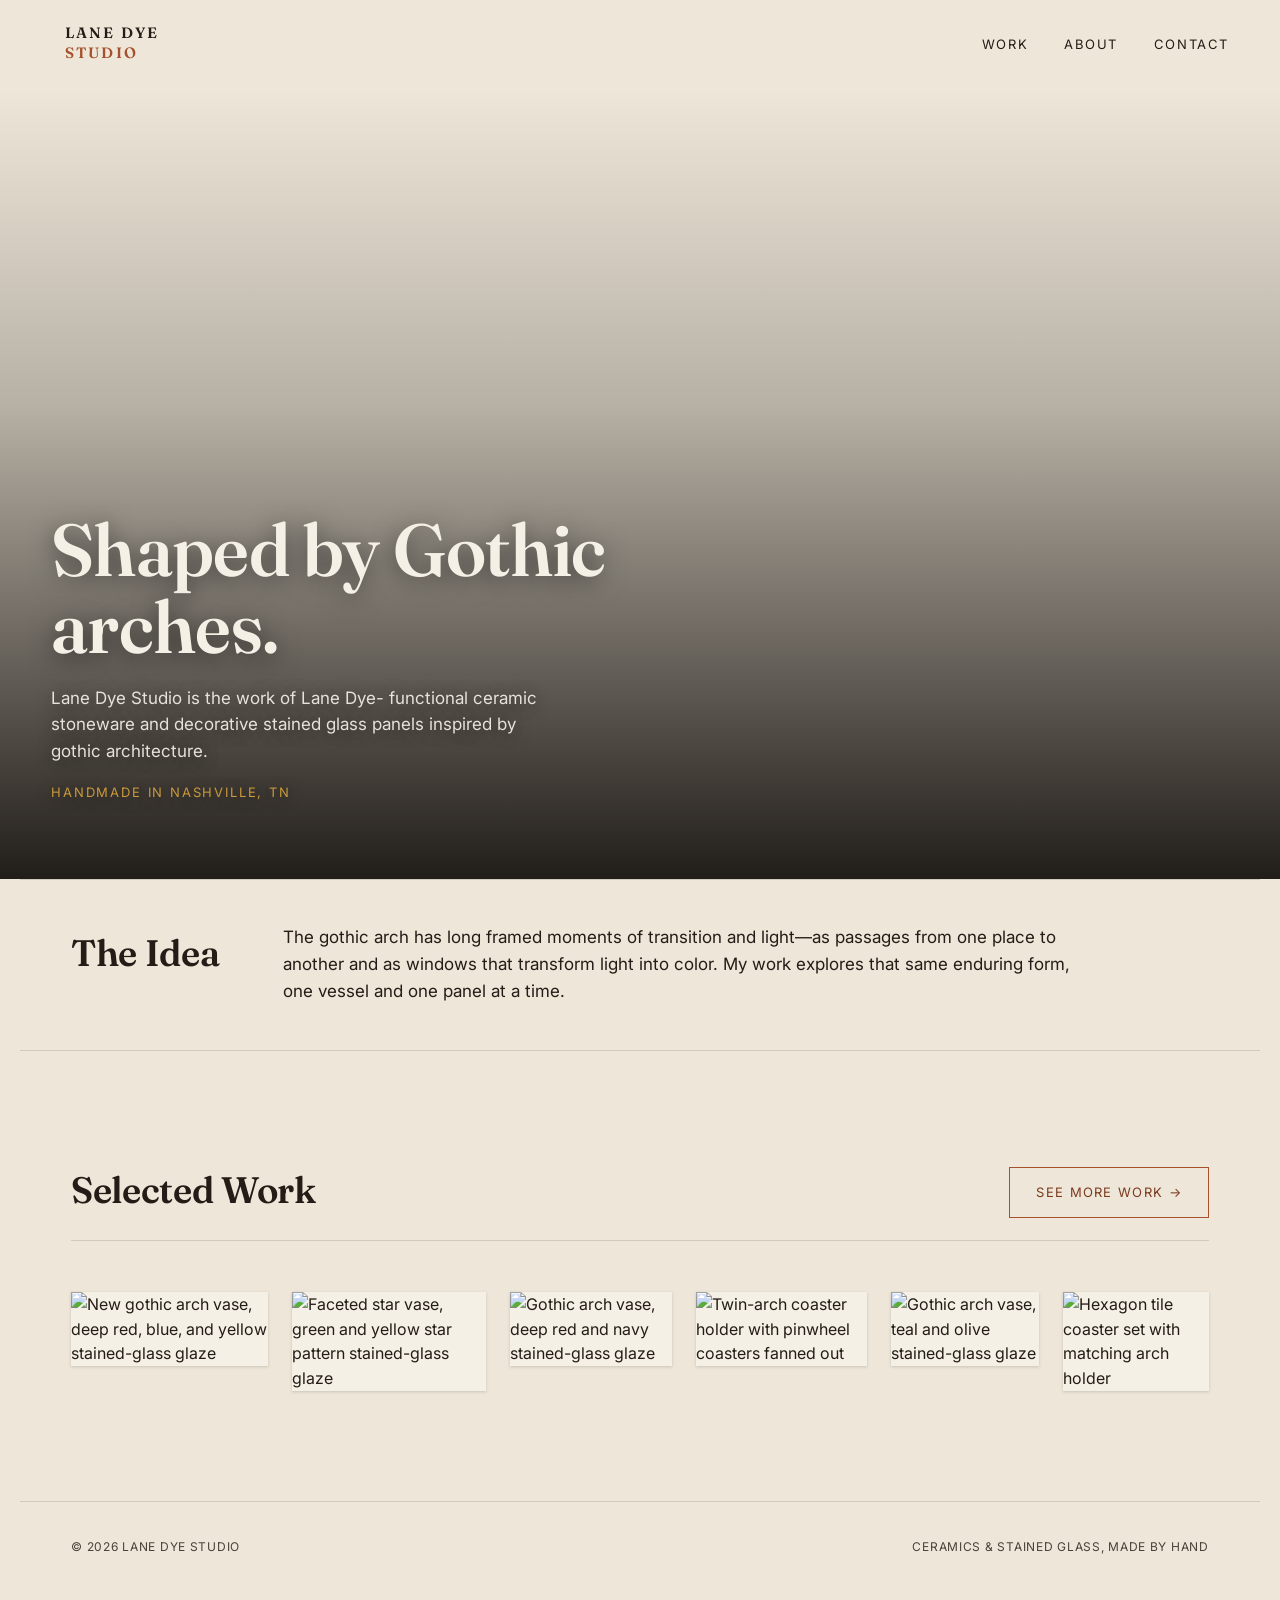
==== index.html @ 567c555c "Add files via upload" ====
<!DOCTYPE html>
<html lang="en">
<head>
<meta charset="UTF-8">
<meta name="viewport" content="width=device-width, initial-scale=1.0">
<title>Lane Dye Studio</title>
<link href="https://fonts.googleapis.com/css2?family=Fraunces:ital,opsz,wght@0,9..144,400;0,9..144,600;1,9..144,500&family=Inter:wght@400;500;600&display=swap" rel="stylesheet">
<link rel="icon" href="favicon.ico" sizes="any">
<link rel="icon" href="images/favicon-32.png" type="image/png">
<link rel="apple-touch-icon" href="images/apple-touch-icon.png">
<link rel="stylesheet" href="styles.css">
</head>
<body>

<nav class="site-nav">
  <a href="index.html" class="wordmark"><img src="images/logo-icon.png" class="wordmark-icon" alt=""><span class="wordmark-text">Lane Dye<span>Studio</span></span></a>
  <ul class="nav-links">
    <li><a href="work.html">Work</a></li>
    <li><a href="about.html">About</a></li>
    <li><a href="contact.html">Contact</a></li>
  </ul>
</nav>

<header class="hero">
  <video class="hero-img" autoplay muted loop playsinline preload="auto" poster="images/new-02-full.jpg">
    <source src="video/hero-vase.webm" type="video/webm">
    <source src="video/hero-vase.mp4" type="video/mp4">
  </video>
  <div class="hero-scrim"></div>
  <div class="hero-content">
    <h1>Shaped by Gothic arches.</h1>
    <p>Lane Dye Studio is the work of Lane Dye- functional ceramic stoneware and decorative stained glass panels inspired by gothic architecture.</p>
    <span class="hero-location">Handmade in Nashville, TN</span>
  </div>
</header>

<section class="wrap statement">
  <span class="statement-label">The Idea</span>
  <p class="statement-text">The gothic arch has long framed moments of transition and light—as passages from one place to another and as windows that transform light into color. My work explores that same enduring form, one vessel and one panel at a time.</p>
</section>

<section class="wrap">
  <div class="section-head">
    <h2>Selected Work</h2>
    <a href="work.html" class="btn alt">See more work →</a>
  </div>
  <div class="collage">
    <a class="collage-item" href="work.html">
      <img src="images/new-01.jpg" alt="New gothic arch vase, deep red, blue, and yellow stained-glass glaze">
      <div class="collage-caption"><span class="t">Arch Vase, No. 1</span><span class="m">Stoneware</span></div>
    </a>
    <a class="collage-item" href="work.html">
      <img src="images/new-02-a.jpg" alt="Faceted star vase, green and yellow star pattern stained-glass glaze">
      <div class="collage-caption"><span class="t">Star Vase</span><span class="m">Stoneware</span></div>
    </a>
    <a class="collage-item" href="work.html">
      <img src="images/ceramic-02.jpg" alt="Gothic arch vase, deep red and navy stained-glass glaze">
      <div class="collage-caption"><span class="t">Arch Vase, No. 3</span><span class="m">Stoneware</span></div>
    </a>
    <a class="collage-item" href="work.html">
      <img src="images/ceramic-09.jpg" alt="Twin-arch coaster holder with pinwheel coasters fanned out">
      <div class="collage-caption"><span class="t">Arch Coaster Set</span><span class="m">Stoneware, set of 6</span></div>
    </a>
    <a class="collage-item" href="work.html">
      <img src="images/ceramic-03.jpg" alt="Gothic arch vase, teal and olive stained-glass glaze">
      <div class="collage-caption"><span class="t">Arch Vase, No. 4</span><span class="m">Stoneware</span></div>
    </a>
    <a class="collage-item" href="work.html">
      <img src="images/ceramic-10.jpg" alt="Hexagon tile coaster set with matching arch holder">
      <div class="collage-caption"><span class="t">Hexagon Coaster Set</span><span class="m">Stoneware, set of 6</span></div>
    </a>
  </div>
</section>

<footer class="wrap">
  <span>© <span id="year"></span> Lane Dye Studio</span>
  <span>Ceramics &amp; Stained Glass, made by hand</span>
</footer>

<script>document.getElementById('year').textContent = new Date().getFullYear();</script>
<script src="script.js"></script>
</body>
</html>
---- styles.css ----
/* ============================================================
   Lane Dye Studio — design tokens (v1)
   Palette pulled from the glazes themselves:
   parchment/ink = stoneware body, clay = exposed foot-ring,
   indigo/sage/gold = the stained-glass panel colors
   ============================================================ */
:root{
  --parchment: #EEE7D9;
  --parchment-soft: #F5F0E6;
  --ink: #241C16;
  --ink-soft: #4A4038;
  --clay: #A6512B;
  --clay-deep: #7C3A1E;
  --indigo: #33435F;
  --sage: #74804B;
  --gold: #C99A3D;
  --line: rgba(36,28,22,0.14);
  --hairline: rgba(36,28,22,0.09);

  --display: "Fraunces", "Iowan Old Style", Georgia, serif;
  --body: "Inter", -apple-system, BlinkMacSystemFont, "Segoe UI", sans-serif;

  --wrap: 1240px;
  --pad: clamp(20px, 4vw, 56px);
}

*{box-sizing:border-box;}
[hidden]{display:none !important;}
html{scroll-behavior:smooth;}
body{
  margin:0;
  background:var(--parchment);
  color:var(--ink);
  font-family:var(--body);
  font-size:16px;
  line-height:1.55;
  -webkit-font-smoothing:antialiased;
}
img{max-width:100%;display:block;}
a{color:inherit;text-decoration:none;}
h1,h2,h3{font-family:var(--display);font-weight:600;margin:0;letter-spacing:-0.01em;}

.wrap{max-width:var(--wrap);margin:0 auto;padding-left:var(--pad);padding-right:var(--pad);}

/* -------------------- Nav -------------------- */
.site-nav{
  position:sticky;top:0;z-index:50;
  display:flex;align-items:center;justify-content:space-between;
  padding:22px var(--pad);
  background:rgba(238,231,217,0.86);
  backdrop-filter:blur(8px);
  border-bottom:1px solid transparent;
  transition:border-color .3s ease, background .3s ease;
}
.site-nav.scrolled{border-bottom-color:var(--line);}
.wordmark{
  display:inline-flex;align-items:center;gap:14px;
  font-family:var(--display);
  font-size:15px;
  font-weight:600;
  letter-spacing:0.14em;
  text-transform:uppercase;
}
.wordmark-icon{height:42px;width:auto;display:block;flex:none;}
.wordmark-text{display:flex;flex-direction:column;align-items:flex-start;line-height:1.35;text-align:left;}
.wordmark-text span{color:var(--clay);}
.nav-links{display:flex;gap:clamp(18px,3vw,36px);list-style:none;margin:0;padding:0;}
.nav-links a{
  font-size:13px;
  letter-spacing:0.12em;
  text-transform:uppercase;
  position:relative;
  padding-bottom:4px;
}
.nav-links a::after{
  content:"";position:absolute;left:0;right:0;bottom:0;height:1.5px;
  background:var(--clay);
  transform:scaleX(0);transform-origin:right;
  transition:transform .3s ease;
}
.nav-links a:hover::after,
.nav-links a.active::after{transform:scaleX(1);transform-origin:left;}
.nav-links a.active{color:var(--clay-deep);}

/* -------------------- Buttons / small links -------------------- */
.btn{
  display:inline-flex;align-items:center;gap:10px;
  font-size:13px;letter-spacing:0.1em;text-transform:uppercase;
  padding:14px 26px;border:1px solid var(--ink);
  transition:background .25s ease,color .25s ease,border-color .25s ease;
}
.btn:hover{background:var(--ink);color:var(--parchment);}
.btn.alt{border-color:var(--clay);color:var(--clay-deep);}
.btn.alt:hover{background:var(--clay);color:var(--parchment-soft);border-color:var(--clay);}

/* -------------------- Hero -------------------- */
.hero{
  position:relative;
  display:flex;align-items:flex-end;
  min-height:88vh;
  overflow:hidden;
}
.hero-img{
  position:absolute;inset:0;width:100%;height:100%;object-fit:cover;
  object-position:center 30%;
}
.hero-scrim{
  position:absolute;inset:0;
  background:linear-gradient(180deg, rgba(20,15,11,0) 0%, rgba(20,15,11,0.25) 40%, rgba(16,12,9,0.92) 100%);
}
.hero-content{
  position:relative;z-index:2;color:var(--parchment-soft);
  padding:0 var(--pad) clamp(40px,6vw,84px);
  width:100%;
}
.hero-eyebrow{
  font-size:12px;letter-spacing:0.22em;text-transform:uppercase;
  color:var(--gold);margin-bottom:18px;display:block;
  text-shadow:0 2px 14px rgba(0,0,0,0.6);
}
.hero h1{
  font-size:clamp(2.4rem,6vw,4.6rem);
  line-height:1.04;
  max-width:15ch;
  text-shadow:0 4px 24px rgba(0,0,0,0.55);
}
.hero p{
  max-width:46ch;margin-top:20px;font-size:17px;
  color:rgba(245,240,230,0.92);
  text-shadow:0 2px 16px rgba(0,0,0,0.6);
}
.hero-location{
  display:block;margin-top:18px;
  font-size:13px;letter-spacing:0.14em;text-transform:uppercase;
  color:var(--gold);
  text-shadow:0 2px 14px rgba(0,0,0,0.6);
}

/* -------------------- Section scaffolding -------------------- */
section{padding:clamp(56px,9vw,110px) 0;}
.section-head{
  display:flex;justify-content:space-between;align-items:flex-end;
  gap:24px;margin-bottom:clamp(28px,4vw,52px);
  border-bottom:1px solid var(--line);
  padding-bottom:22px;
}
.section-head h2{font-size:clamp(1.6rem,3vw,2.3rem);}
.section-num{
  font-family:var(--body);font-size:12px;letter-spacing:0.14em;
  text-transform:uppercase;color:var(--ink-soft);
}

/* -------------------- Gallery / arch cards (signature element) -------------------- */
.gallery{
  display:grid;
  grid-template-columns:repeat(3, 1fr);
  gap:28px 28px;
}
.piece{
  opacity:0;transform:translateY(28px);
  transition:opacity .7s ease, transform .7s ease;
}
.piece.in-view{opacity:1;transform:translateY(0);}
.piece-frame{
  position:relative;
  overflow:hidden;
  background:var(--ink);
  aspect-ratio:4/5;
}
.piece-frame img{
  width:100%;height:100%;object-fit:cover;display:block;
  transform:scale(1.01);
  transition:transform .6s ease;
}
.piece:hover .piece-frame img{transform:scale(1.06);}
.piece-cap{
  display:flex;justify-content:space-between;align-items:baseline;
  padding-top:12px;border-top:2px solid var(--clay);
}
.piece[data-cat="glass"] .piece-cap{border-top-color:var(--indigo);}
.piece-title{font-family:var(--display);font-size:15px;}
.piece-med{font-size:11px;letter-spacing:0.08em;text-transform:uppercase;color:var(--ink-soft);}

/* -------------------- Selected Work collage (homepage) -------------------- */
.collage{
  display:flex;
  gap:24px;
  align-items:flex-start;
}
.collage-col{
  display:flex;
  flex-direction:column;
  gap:24px;
  flex:1;
  min-width:0;
}
.collage-item{
  position:relative;
  display:block;
  overflow:hidden;
  cursor:pointer;
  background:var(--bg-alt, var(--parchment-soft));
  box-shadow:0 1px 3px rgba(36,28,22,0.18);
  transition:box-shadow .4s ease, transform .4s ease;
}
.collage-item img{
  width:100%;height:auto;display:block;
  transition:transform .6s cubic-bezier(.22,.8,.28,1);
}
.collage-item:hover{
  transform:translateY(-6px);
  box-shadow:0 20px 40px rgba(36,28,22,0.24);
  z-index:5;
}
.collage-item:hover img{transform:scale(1.06);}
.collage-caption{
  position:absolute;inset:auto 0 0 0;
  padding:16px 18px;
  background:linear-gradient(180deg, rgba(36,28,22,0) 0%, rgba(22,16,12,0.85) 100%);
  color:var(--parchment-soft);
  transform:translateY(100%);
  transition:transform .4s cubic-bezier(.22,.8,.28,1);
}
.collage-item:hover .collage-caption{transform:translateY(0);}
.collage-caption .t{font-family:var(--display);font-size:14px;display:block;line-height:1.3;}
.collage-caption .m{font-size:10px;letter-spacing:.08em;text-transform:uppercase;opacity:.8;}

@media (prefers-reduced-motion: reduce){
  .collage-item, .collage-item img, .collage-caption{transition:none;}
}
.statement{
  display:grid;
  grid-template-columns:180px 1fr;
  gap:32px;
  align-items:start;
  padding-top:44px;
  padding-bottom:44px;
  border-top:1px solid var(--line);
  border-bottom:1px solid var(--line);
}
.statement-label{
  font-family:var(--display);font-weight:600;letter-spacing:-0.01em;
  font-size:clamp(1.6rem,3vw,2.3rem);
  color:var(--ink);
}
.statement-text{
  font-family:var(--body);font-weight:400;
  font-size:17px;
  line-height:1.6;
  color:var(--ink);
  max-width:72ch;
  margin:0;
}
@media (max-width:700px){
  .statement{grid-template-columns:1fr;gap:14px;}
}

/* -------------------- Footer -------------------- */
footer{
  padding:36px var(--pad) 48px;
  border-top:1px solid var(--line);
  display:flex;justify-content:space-between;align-items:center;
  font-size:12px;letter-spacing:0.06em;text-transform:uppercase;color:var(--ink-soft);
  flex-wrap:wrap;gap:14px;
}

/* -------------------- Multi-photo piece groups (Work page) -------------------- */
.piece-group .piece-frame{position:relative;}
.piece-thumbs{
  position:absolute;left:10px;right:10px;bottom:10px;
  display:flex;gap:8px;flex-wrap:wrap;
}
.piece-thumbs button{
  width:32px;height:32px;flex:none;
  border-radius:2px;border:2px solid rgba(245,240,230,0.9);
  background-size:cover;background-position:center;
  cursor:pointer;padding:0;
  opacity:.72;transition:opacity .2s ease, transform .2s ease, border-color .2s ease;
  box-shadow:0 1px 3px rgba(0,0,0,0.35);
}
.piece-thumbs button:hover{opacity:1;}
.piece-thumbs button.active{opacity:1;border-color:var(--clay);transform:translateY(-2px);}
.piece-view-count{color:var(--ink-soft);}

/* -------------------- Lightbox (Work page) -------------------- */
.piece-frame img{cursor:zoom-in;}
.lightbox{
  position:fixed;inset:0;z-index:200;
  background:rgba(18,17,16,0.94);
  display:flex;align-items:center;justify-content:center;
  padding:56px;
}
.lightbox[hidden]{display:none;}
.lightbox-img{
  max-width:88vw;max-height:84vh;
  width:auto;height:auto;
  object-fit:contain;
  box-shadow:0 20px 60px rgba(0,0,0,0.5);
}
.lightbox-close{
  position:absolute;top:20px;right:24px;
  background:none;border:none;color:var(--parchment-soft);
  font-size:34px;line-height:1;cursor:pointer;
  padding:8px;font-family:var(--body);
}
.lightbox-prev,.lightbox-next{
  position:absolute;top:50%;transform:translateY(-50%);
  background:none;border:none;color:var(--parchment-soft);
  font-size:42px;line-height:1;cursor:pointer;padding:12px 18px;
  opacity:0.65;transition:opacity .2s ease;
  font-family:var(--body);
}
.lightbox-prev:hover,.lightbox-next:hover{opacity:1;}
.lightbox-prev{left:8px;}
.lightbox-next{right:8px;}
@media (max-width:640px){
  .lightbox{padding:24px;}
  .lightbox-prev,.lightbox-next{font-size:32px;padding:10px;}
}
.tabs{display:flex;gap:clamp(20px,4vw,40px);margin-bottom:8px;}
.tab{
  font-family:var(--display);font-size:clamp(1.1rem,2vw,1.5rem);
  color:var(--ink-soft);position:relative;padding-bottom:10px;cursor:pointer;
  background:none;border:none;font-weight:600;letter-spacing:-0.01em;
}
.tab::after{
  content:"";position:absolute;left:0;bottom:0;height:2px;width:100%;
  background:var(--clay);transform:scaleX(0);transform-origin:left;
  transition:transform .3s ease;
}
.tab[data-cat="glass"]::after{background:var(--indigo);}
.tab.active{color:var(--ink);}
.tab.active::after{transform:scaleX(1);}

.empty-state{
  border:1px dashed var(--line);padding:56px 32px;text-align:center;
  color:var(--ink-soft);
}
.empty-state h3{font-size:1.3rem;margin-bottom:10px;color:var(--ink);}
.empty-state p{max-width:42ch;margin:0 auto;}

/* -------------------- About -------------------- */
.about-grid{
  display:grid;grid-template-columns:0.85fr 1.15fr;gap:clamp(32px,6vw,80px);
  align-items:start;
}
.portrait-frame{aspect-ratio:4/5;}
.about-statement p{font-size:17px;line-height:1.6;color:var(--ink-soft);margin:0 0 16px;max-width:56ch;}
.about-statement .about-lead{
  font-family:var(--display);font-style:italic;font-weight:500;
  font-size:clamp(1.3rem,2.2vw,1.7rem);
  color:var(--clay-deep);line-height:1.4;
  margin:0 0 20px;
}
.about-photos{display:grid;gap:20px;}
.about-meta{margin-top:36px;padding-top:28px;border-top:1px solid var(--line);}
.about-meta dl{display:grid;grid-template-columns:auto 1fr;gap:8px 20px;font-size:14px;}
.about-meta dt{color:var(--ink-soft);text-transform:uppercase;letter-spacing:0.08em;font-size:11px;padding-top:2px;}
.about-meta dd{margin:0;}

/* -------------------- Contact -------------------- */
.contact-stack{max-width:56ch;}
.contact-email{
  font-family:var(--display);font-size:clamp(1.6rem,3.4vw,2.6rem);
  color:var(--clay-deep);word-break:break-word;
  border-bottom:2px solid var(--clay);display:inline-block;padding-bottom:6px;
}
.contact-note{margin-top:22px;max-width:48ch;color:var(--ink-soft);}
.contact-links{list-style:none;padding:0;margin:28px 0 0;display:flex;flex-direction:column;gap:12px;}
.contact-links a{font-size:14px;letter-spacing:0.04em;}
.contact-meta{margin-top:40px;padding-top:28px;border-top:1px solid var(--line);}
.contact-meta-label{
  display:block;font-size:11px;letter-spacing:0.1em;text-transform:uppercase;
  color:var(--ink-soft);margin-bottom:12px;
}
.contact-meta p{font-size:15px;color:var(--ink-soft);max-width:52ch;margin:0;}

@media (max-width:860px){
  .gallery{grid-template-columns:repeat(2, 1fr);}
  .about-grid{grid-template-columns:1fr;}
  .about-photos{grid-template-columns:1fr 1fr;}
}
@media (max-width:560px){
  .gallery{grid-template-columns:1fr;}
  .site-nav{padding:16px 20px;}
  .wordmark{gap:9px;font-size:11px;}
  .wordmark-icon{height:30px;}
  .nav-links{gap:13px;}
  .nav-links a{font-size:10.5px;}
  .section-head{flex-direction:column;align-items:flex-start;gap:8px;}
  .about-photos{grid-template-columns:1fr;}
}
@media (prefers-reduced-motion: reduce){
  html{scroll-behavior:auto;}
  .piece{transition:none;opacity:1;transform:none;}
  .piece-frame img{transition:none;}
}
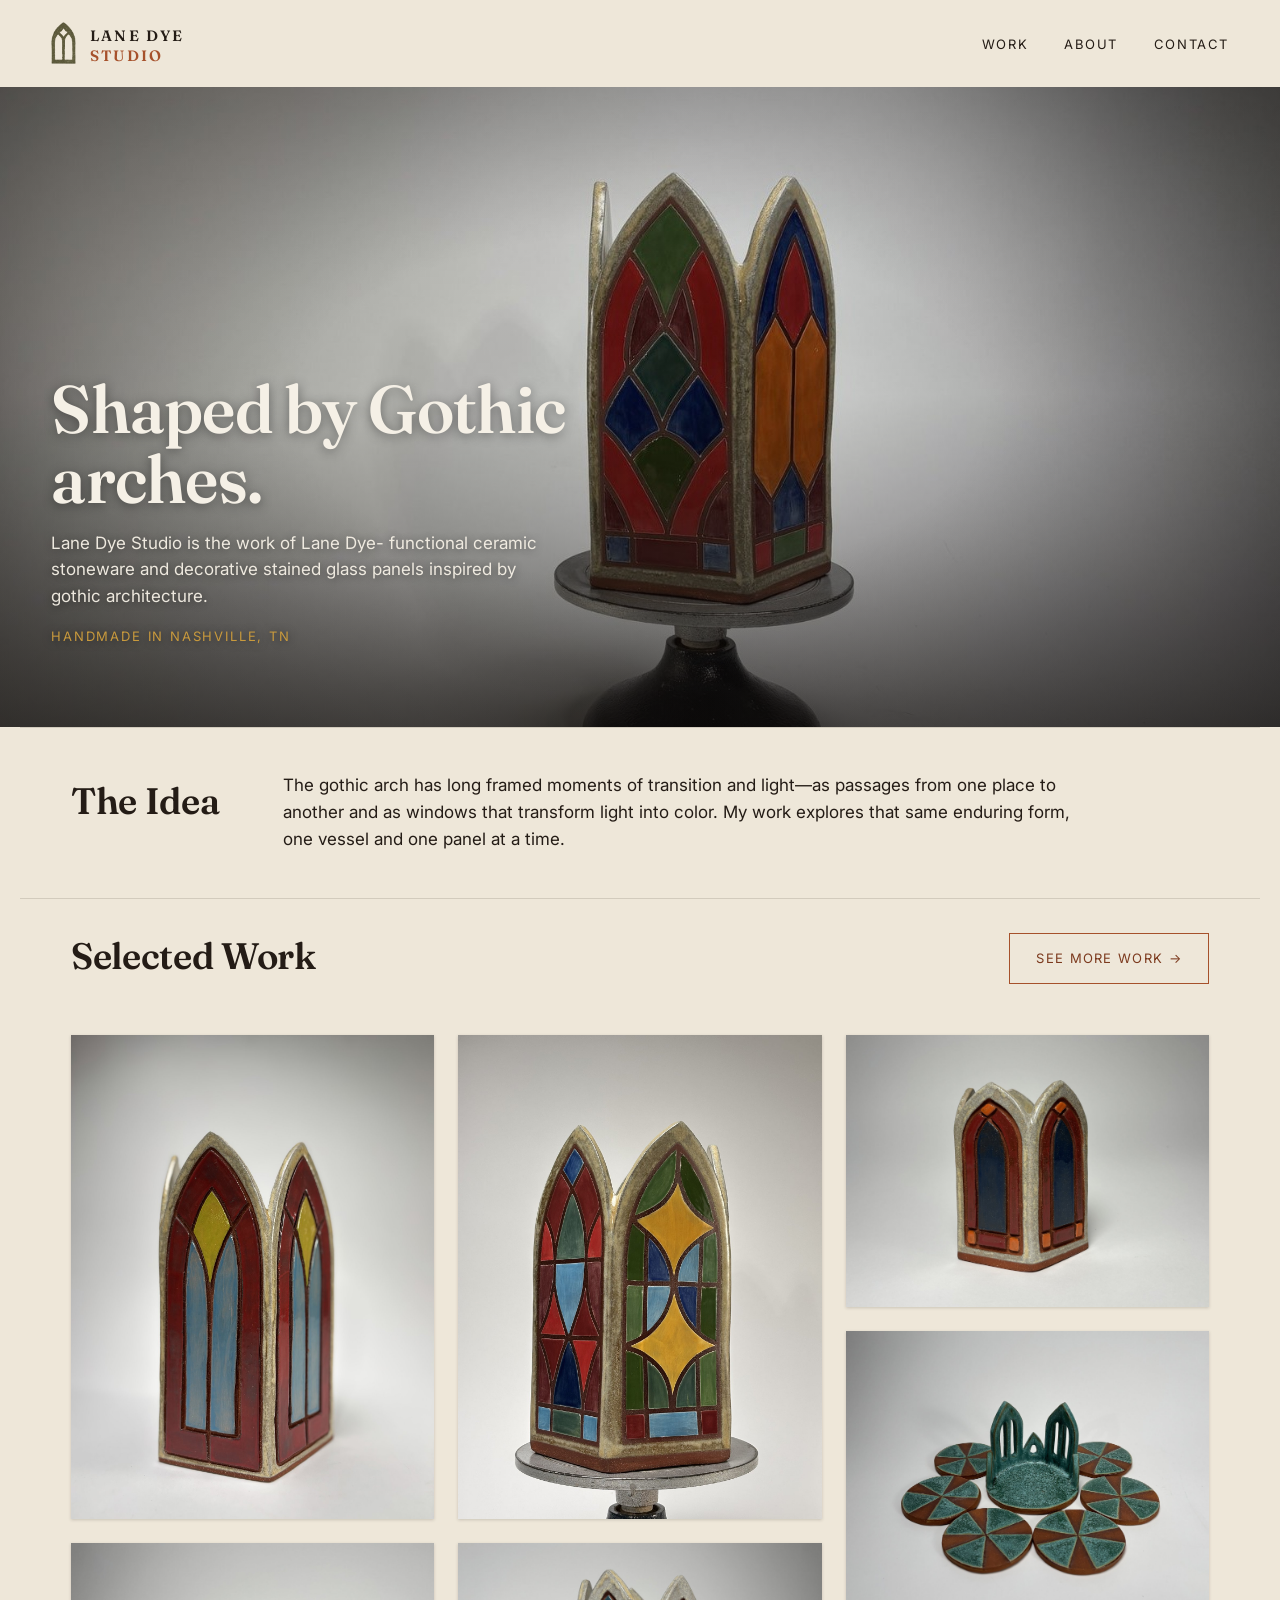
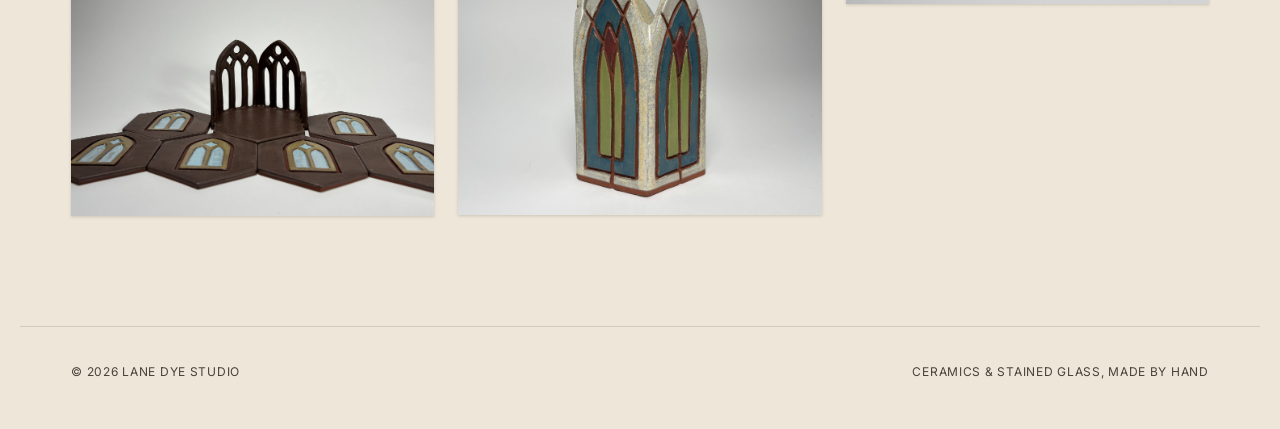
==== commit 7e9c839c: "Add files via upload" ====
--- a/index.html
+++ b/index.html
@@ -22,10 +22,7 @@
 </nav>
 
 <header class="hero">
-  <video class="hero-img" autoplay muted loop playsinline preload="auto" poster="images/new-02-full.jpg">
-    <source src="video/hero-vase.webm" type="video/webm">
-    <source src="video/hero-vase.mp4" type="video/mp4">
-  </video>
+  <img class="hero-img" src="images/new-02-full-flipped-cropped.jpg" alt="Star Vase on turntable stand">
   <div class="hero-scrim"></div>
   <div class="hero-content">
     <h1>Shaped by Gothic arches.</h1>
@@ -39,8 +36,8 @@
   <p class="statement-text">The gothic arch has long framed moments of transition and light—as passages from one place to another and as windows that transform light into color. My work explores that same enduring form, one vessel and one panel at a time.</p>
 </section>
 
-<section class="wrap">
-  <div class="section-head">
+<section class="wrap" style="padding-top:28px;">
+  <div class="section-head" style="border-bottom:none;padding-bottom:0;">
     <h2>Selected Work</h2>
     <a href="work.html" class="btn alt">See more work →</a>
   </div>
--- a/styles.css
+++ b/styles.css
@@ -54,7 +54,7 @@
 }
 .site-nav.scrolled{border-bottom-color:var(--line);}
 .wordmark{
-  display:inline-flex;align-items:center;gap:14px;
+  display:inline-flex;align-items:flex-end;gap:14px;
   font-family:var(--display);
   font-size:15px;
   font-weight:600;
@@ -62,7 +62,7 @@
   text-transform:uppercase;
 }
 .wordmark-icon{height:42px;width:auto;display:block;flex:none;}
-.wordmark-text{display:flex;flex-direction:column;align-items:flex-start;line-height:1.35;text-align:left;}
+.wordmark-text{display:flex;flex-direction:column;align-items:flex-start;line-height:1.1;text-align:left;gap:3px;}
 .wordmark-text span{color:var(--clay);}
 .nav-links{display:flex;gap:clamp(18px,3vw,36px);list-style:none;margin:0;padding:0;}
 .nav-links a{
@@ -97,20 +97,25 @@
 .hero{
   position:relative;
   display:flex;align-items:flex-end;
-  min-height:88vh;
+  width:100%;
+  aspect-ratio:2/1;
+  min-height:460px;
+  max-height:88vh;
   overflow:hidden;
 }
 .hero-img{
   position:absolute;inset:0;width:100%;height:100%;object-fit:cover;
-  object-position:center 30%;
+  object-position:center 45%;
 }
 .hero-scrim{
   position:absolute;inset:0;
-  background:linear-gradient(180deg, rgba(20,15,11,0) 0%, rgba(20,15,11,0.25) 40%, rgba(16,12,9,0.92) 100%);
+  background:
+    radial-gradient(ellipse at center, rgba(10,8,6,0) 38%, rgba(10,8,6,0.42) 100%),
+    linear-gradient(180deg, rgba(20,15,11,0) 0%, rgba(20,15,11,0.10) 48%, rgba(16,12,9,0.66) 100%);
 }
 .hero-content{
   position:relative;z-index:2;color:var(--parchment-soft);
-  padding:0 var(--pad) clamp(40px,6vw,84px);
+  padding:0 var(--pad) clamp(48px,9vh,120px);
   width:100%;
 }
 .hero-eyebrow{
@@ -119,21 +124,21 @@
   text-shadow:0 2px 14px rgba(0,0,0,0.6);
 }
 .hero h1{
-  font-size:clamp(2.4rem,6vw,4.6rem);
+  font-size:clamp(2.4rem,5.4vw,4.2rem);
   line-height:1.04;
   max-width:15ch;
-  text-shadow:0 4px 24px rgba(0,0,0,0.55);
+  text-shadow:0 2px 12px rgba(0,0,0,0.4);
 }
 .hero p{
-  max-width:46ch;margin-top:20px;font-size:17px;
-  color:rgba(245,240,230,0.92);
-  text-shadow:0 2px 16px rgba(0,0,0,0.6);
+  max-width:46ch;margin-top:16px;font-size:17px;
+  color:rgba(245,240,230,0.95);
+  text-shadow:0 1px 8px rgba(0,0,0,0.45);
 }
 .hero-location{
-  display:block;margin-top:18px;
+  display:block;margin-top:12px;
   font-size:13px;letter-spacing:0.14em;text-transform:uppercase;
   color:var(--gold);
-  text-shadow:0 2px 14px rgba(0,0,0,0.6);
+  text-shadow:0 1px 8px rgba(0,0,0,0.5);
 }
 
 /* -------------------- Section scaffolding -------------------- */
@@ -381,13 +386,15 @@
   .about-photos{grid-template-columns:1fr 1fr;}
 }
 @media (max-width:560px){
+  .hero{min-height:100vh;min-height:100svh;}
   .gallery{grid-template-columns:1fr;}
   .site-nav{padding:16px 20px;}
   .wordmark{gap:9px;font-size:11px;}
   .wordmark-icon{height:30px;}
   .nav-links{gap:13px;}
   .nav-links a{font-size:10.5px;}
-  .section-head{flex-direction:column;align-items:flex-start;gap:8px;}
+  .section-head{gap:12px;}
+  .section-head .btn{font-size:10.5px;padding:10px 14px;white-space:nowrap;}
   .about-photos{grid-template-columns:1fr;}
 }
 @media (prefers-reduced-motion: reduce){
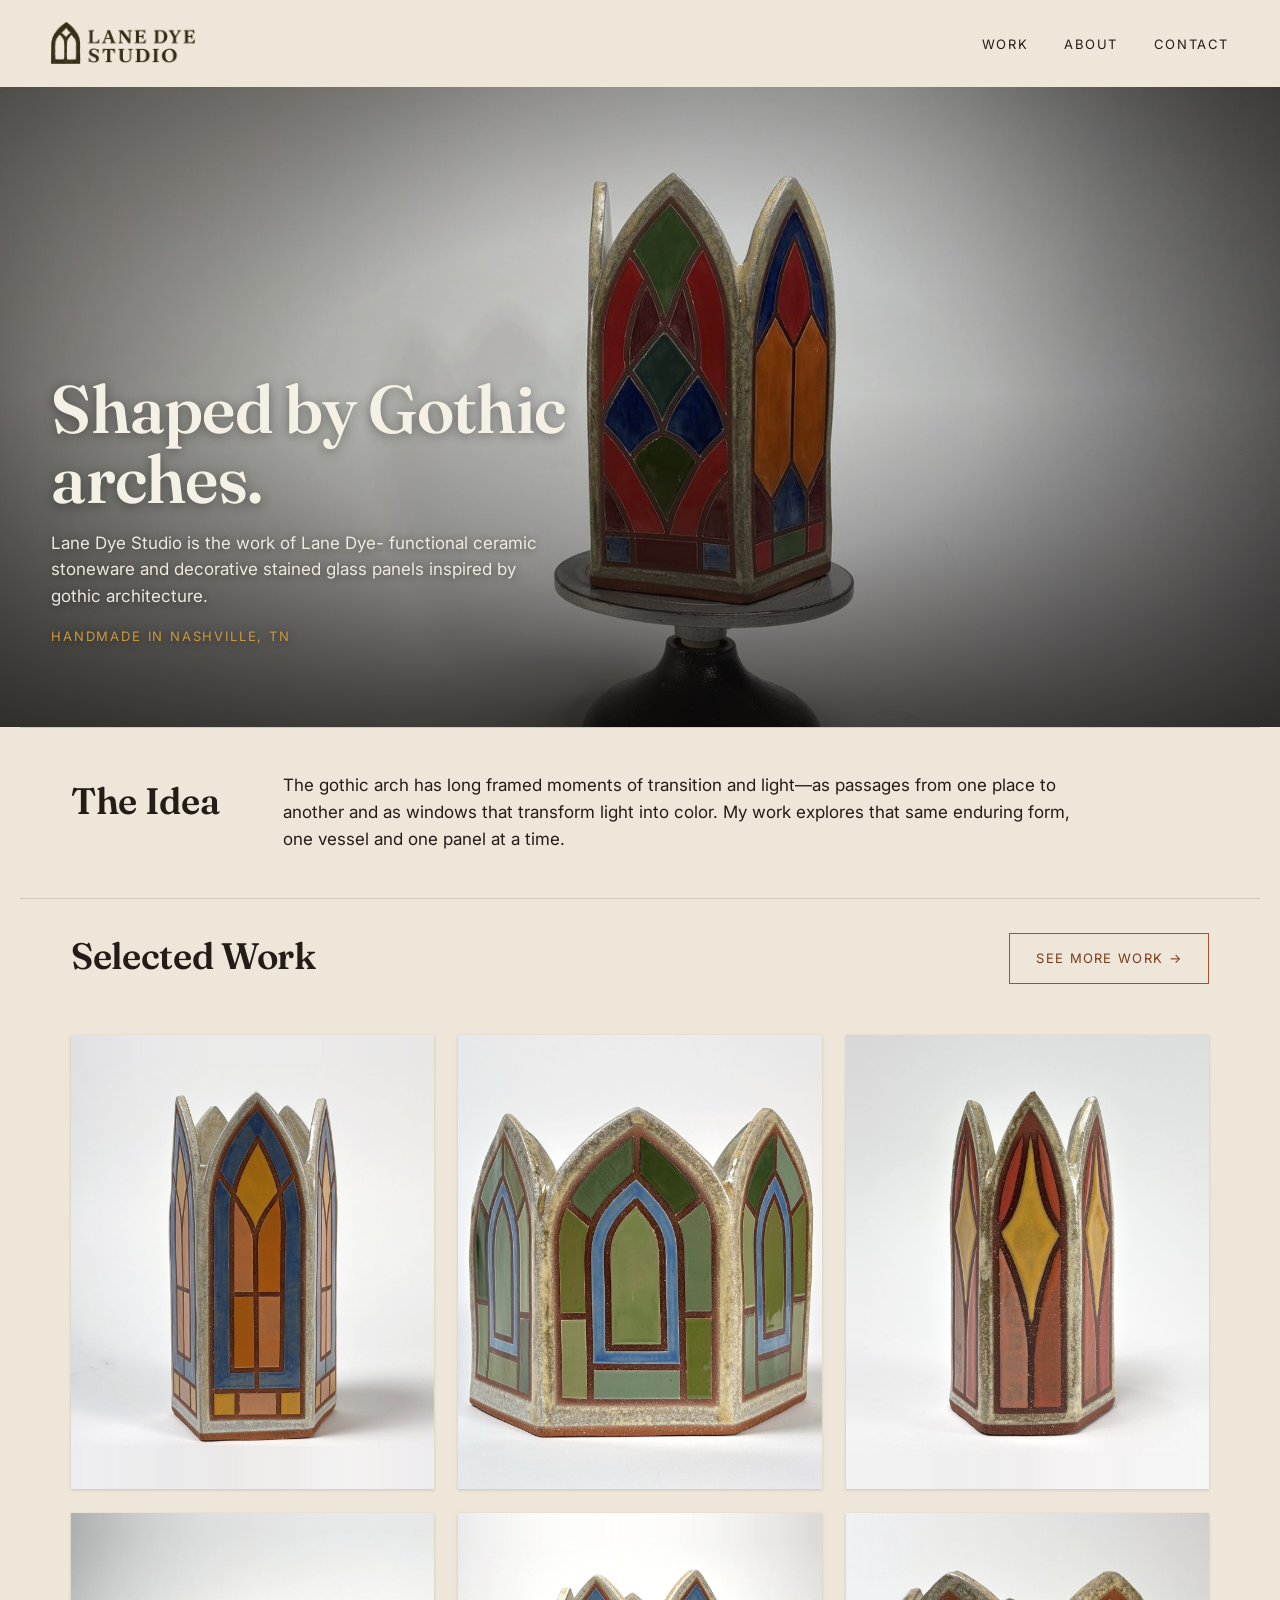
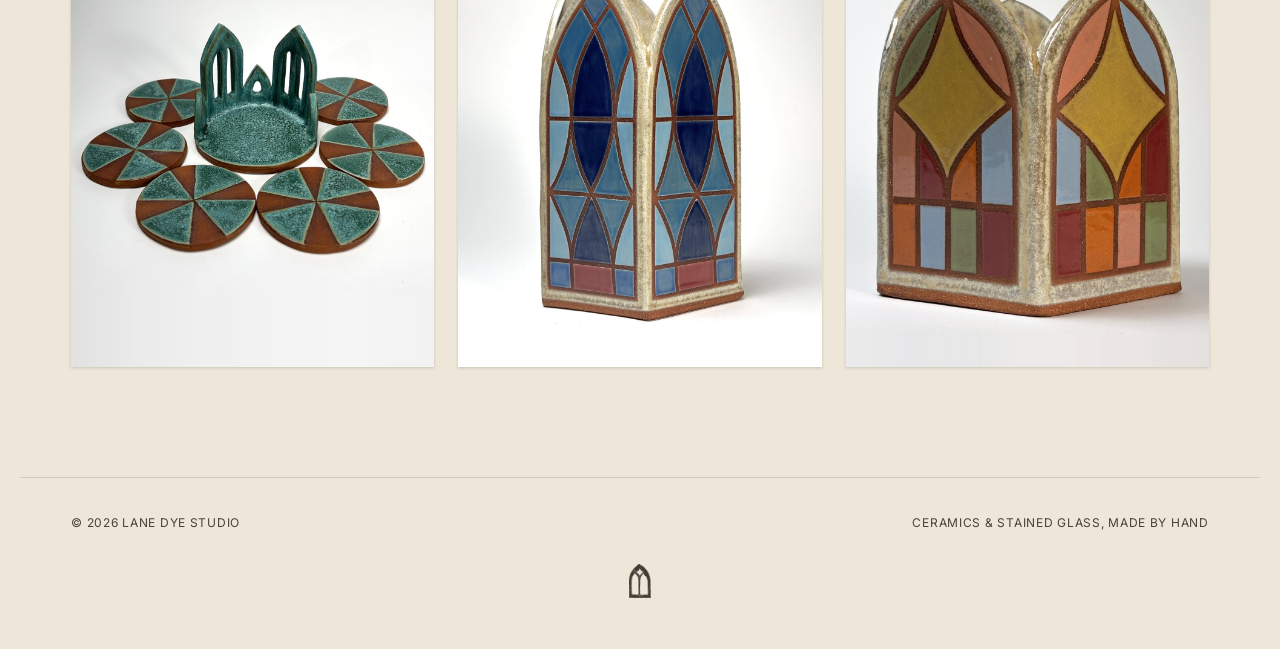
==== commit e97a97cf: "Add files via upload update work and logo" ====
--- a/index.html
+++ b/index.html
@@ -13,7 +13,7 @@
 <body>
 
 <nav class="site-nav">
-  <a href="index.html" class="wordmark"><img src="images/logo-icon.png" class="wordmark-icon" alt=""><span class="wordmark-text">Lane Dye<span>Studio</span></span></a>
+  <a href="index.html" class="wordmark" aria-label="Lane Dye Studio, home"><img src="images/logo-full.png" class="wordmark-logo" alt="Lane Dye Studio"></a>
   <ul class="nav-links">
     <li><a href="work.html">Work</a></li>
     <li><a href="about.html">About</a></li>
@@ -22,7 +22,7 @@
 </nav>
 
 <header class="hero">
-  <img class="hero-img" src="images/new-02-full-flipped-cropped.jpg" alt="Star Vase on turntable stand">
+  <img class="hero-img" src="images/new-02-full-flipped-cropped.jpg" alt="Star Vessel on turntable stand">
   <div class="hero-scrim"></div>
   <div class="hero-content">
     <h1>Shaped by Gothic arches.</h1>
@@ -42,29 +42,29 @@
     <a href="work.html" class="btn alt">See more work →</a>
   </div>
   <div class="collage">
-    <a class="collage-item" href="work.html">
-      <img src="images/new-01.jpg" alt="New gothic arch vase, deep red, blue, and yellow stained-glass glaze">
-      <div class="collage-caption"><span class="t">Arch Vase, No. 1</span><span class="m">Stoneware</span></div>
+    <a class="collage-item" href="work.html#vase-1">
+      <img src="images/work/7794.jpg" alt="Vessel with navy blue frame and orange lancet windows">
+      <div class="collage-caption"><span class="t">Vessel No. 1</span><span class="m"></span></div>
     </a>
-    <a class="collage-item" href="work.html">
-      <img src="images/new-02-a.jpg" alt="Faceted star vase, green and yellow star pattern stained-glass glaze">
-      <div class="collage-caption"><span class="t">Star Vase</span><span class="m">Stoneware</span></div>
+    <a class="collage-item" href="work.html#planter-5">
+      <img src="images/work/7811.jpg" alt="Planter with green and blue arched windows">
+      <div class="collage-caption"><span class="t">Planter No. 5</span><span class="m"></span></div>
     </a>
-    <a class="collage-item" href="work.html">
-      <img src="images/ceramic-02.jpg" alt="Gothic arch vase, deep red and navy stained-glass glaze">
-      <div class="collage-caption"><span class="t">Arch Vase, No. 3</span><span class="m">Stoneware</span></div>
+    <a class="collage-item" href="work.html#vase-20">
+      <img src="images/work/7056.jpg" alt="Vessel with mustard diamonds and rosy red lancet panels">
+      <div class="collage-caption"><span class="t">Vessel No. 20</span><span class="m"></span></div>
     </a>
-    <a class="collage-item" href="work.html">
-      <img src="images/ceramic-09.jpg" alt="Twin-arch coaster holder with pinwheel coasters fanned out">
-      <div class="collage-caption"><span class="t">Arch Coaster Set</span><span class="m">Stoneware, set of 6</span></div>
+    <a class="collage-item" href="work.html#coaster-set-1">
+      <img src="images/work/5785.jpg" alt="Teal glazed pinwheel coaster set spread around an arched holder">
+      <div class="collage-caption"><span class="t">Coaster Set No. 1</span><span class="m">Set of 6</span></div>
     </a>
-    <a class="collage-item" href="work.html">
-      <img src="images/ceramic-03.jpg" alt="Gothic arch vase, teal and olive stained-glass glaze">
-      <div class="collage-caption"><span class="t">Arch Vase, No. 4</span><span class="m">Stoneware</span></div>
+    <a class="collage-item" href="work.html#vase-3">
+      <img src="images/work/7937.jpg" alt="Tall vessel with blue and deep navy lattice arches and a rose-red base row">
+      <div class="collage-caption"><span class="t">Vessel No. 3</span><span class="m"></span></div>
     </a>
-    <a class="collage-item" href="work.html">
-      <img src="images/ceramic-10.jpg" alt="Hexagon tile coaster set with matching arch holder">
-      <div class="collage-caption"><span class="t">Hexagon Coaster Set</span><span class="m">Stoneware, set of 6</span></div>
+    <a class="collage-item" href="work.html#planter-2">
+      <img src="images/work/7738.jpg" alt="Planter with mustard four-pointed stars in blue, green and terracotta windows">
+      <div class="collage-caption"><span class="t">Planter No. 2</span><span class="m"></span></div>
     </a>
   </div>
 </section>
@@ -73,6 +73,7 @@
   <span>© <span id="year"></span> Lane Dye Studio</span>
   <span>Ceramics &amp; Stained Glass, made by hand</span>
 </footer>
+<div class="footer-icon"><img src="images/footer-arch.png" alt="" width="21" height="34"></div>
 
 <script>document.getElementById('year').textContent = new Date().getFullYear();</script>
 <script src="script.js"></script>
--- a/styles.css
+++ b/styles.css
@@ -62,6 +62,7 @@
   text-transform:uppercase;
 }
 .wordmark-icon{height:42px;width:auto;display:block;flex:none;}
+.wordmark-logo{height:42px;width:auto;display:block;}
 .wordmark-text{display:flex;flex-direction:column;align-items:flex-start;line-height:1.1;text-align:left;gap:3px;}
 .wordmark-text span{color:var(--clay);}
 .nav-links{display:flex;gap:clamp(18px,3vw,36px);list-style:none;margin:0;padding:0;}
@@ -262,12 +263,14 @@
 
 /* -------------------- Footer -------------------- */
 footer{
-  padding:36px var(--pad) 48px;
+  padding:36px var(--pad) 28px;
   border-top:1px solid var(--line);
   display:flex;justify-content:space-between;align-items:center;
   font-size:12px;letter-spacing:0.06em;text-transform:uppercase;color:var(--ink-soft);
   flex-wrap:wrap;gap:14px;
 }
+.footer-icon{text-align:center;padding:4px 0 44px;}
+.footer-icon img{height:34px;width:auto;display:inline-block;opacity:.9;}
 
 /* -------------------- Multi-photo piece groups (Work page) -------------------- */
 .piece-group .piece-frame{position:relative;}
@@ -322,20 +325,18 @@
   .lightbox{padding:24px;}
   .lightbox-prev,.lightbox-next{font-size:32px;padding:10px;}
 }
-.tabs{display:flex;gap:clamp(20px,4vw,40px);margin-bottom:8px;}
+.tabs{display:flex;gap:6px;margin-bottom:0;border-bottom:2px solid var(--ink);}
 .tab{
-  font-family:var(--display);font-size:clamp(1.1rem,2vw,1.5rem);
-  color:var(--ink-soft);position:relative;padding-bottom:10px;cursor:pointer;
-  background:none;border:none;font-weight:600;letter-spacing:-0.01em;
-}
-.tab::after{
-  content:"";position:absolute;left:0;bottom:0;height:2px;width:100%;
-  background:var(--clay);transform:scaleX(0);transform-origin:left;
-  transition:transform .3s ease;
-}
-.tab[data-cat="glass"]::after{background:var(--indigo);}
-.tab.active{color:var(--ink);}
-.tab.active::after{transform:scaleX(1);}
+  font-family:var(--display);font-size:clamp(1rem,1.8vw,1.2rem);font-weight:600;letter-spacing:0;
+  color:var(--ink-soft);cursor:pointer;
+  background:rgba(36,28,22,0.05);border:1px solid var(--line);border-bottom:none;
+  border-radius:6px 6px 0 0;padding:11px clamp(18px,3vw,30px);
+  position:relative;top:0;transition:background .2s ease,color .2s ease;
+}
+.tab:hover{background:rgba(36,28,22,0.1);color:var(--ink);}
+.tab.active{background:var(--ink);border-color:var(--ink);color:var(--parchment-soft,#f3ece0);}
+.tab[data-cat="glass"].active{background:var(--indigo);border-color:var(--indigo);}
+.tabs{border-bottom-color:var(--ink);}
 
 .empty-state{
   border:1px dashed var(--line);padding:56px 32px;text-align:center;
@@ -391,6 +392,7 @@
   .site-nav{padding:16px 20px;}
   .wordmark{gap:9px;font-size:11px;}
   .wordmark-icon{height:30px;}
+  .wordmark-logo{height:32px;}
   .nav-links{gap:13px;}
   .nav-links a{font-size:10.5px;}
   .section-head{gap:12px;}
@@ -403,3 +405,6 @@
   .piece-frame img{transition:none;}
 }
 
+
+/* -------------------- Work page deep links -------------------- */
+.piece{scroll-margin-top:110px;}
